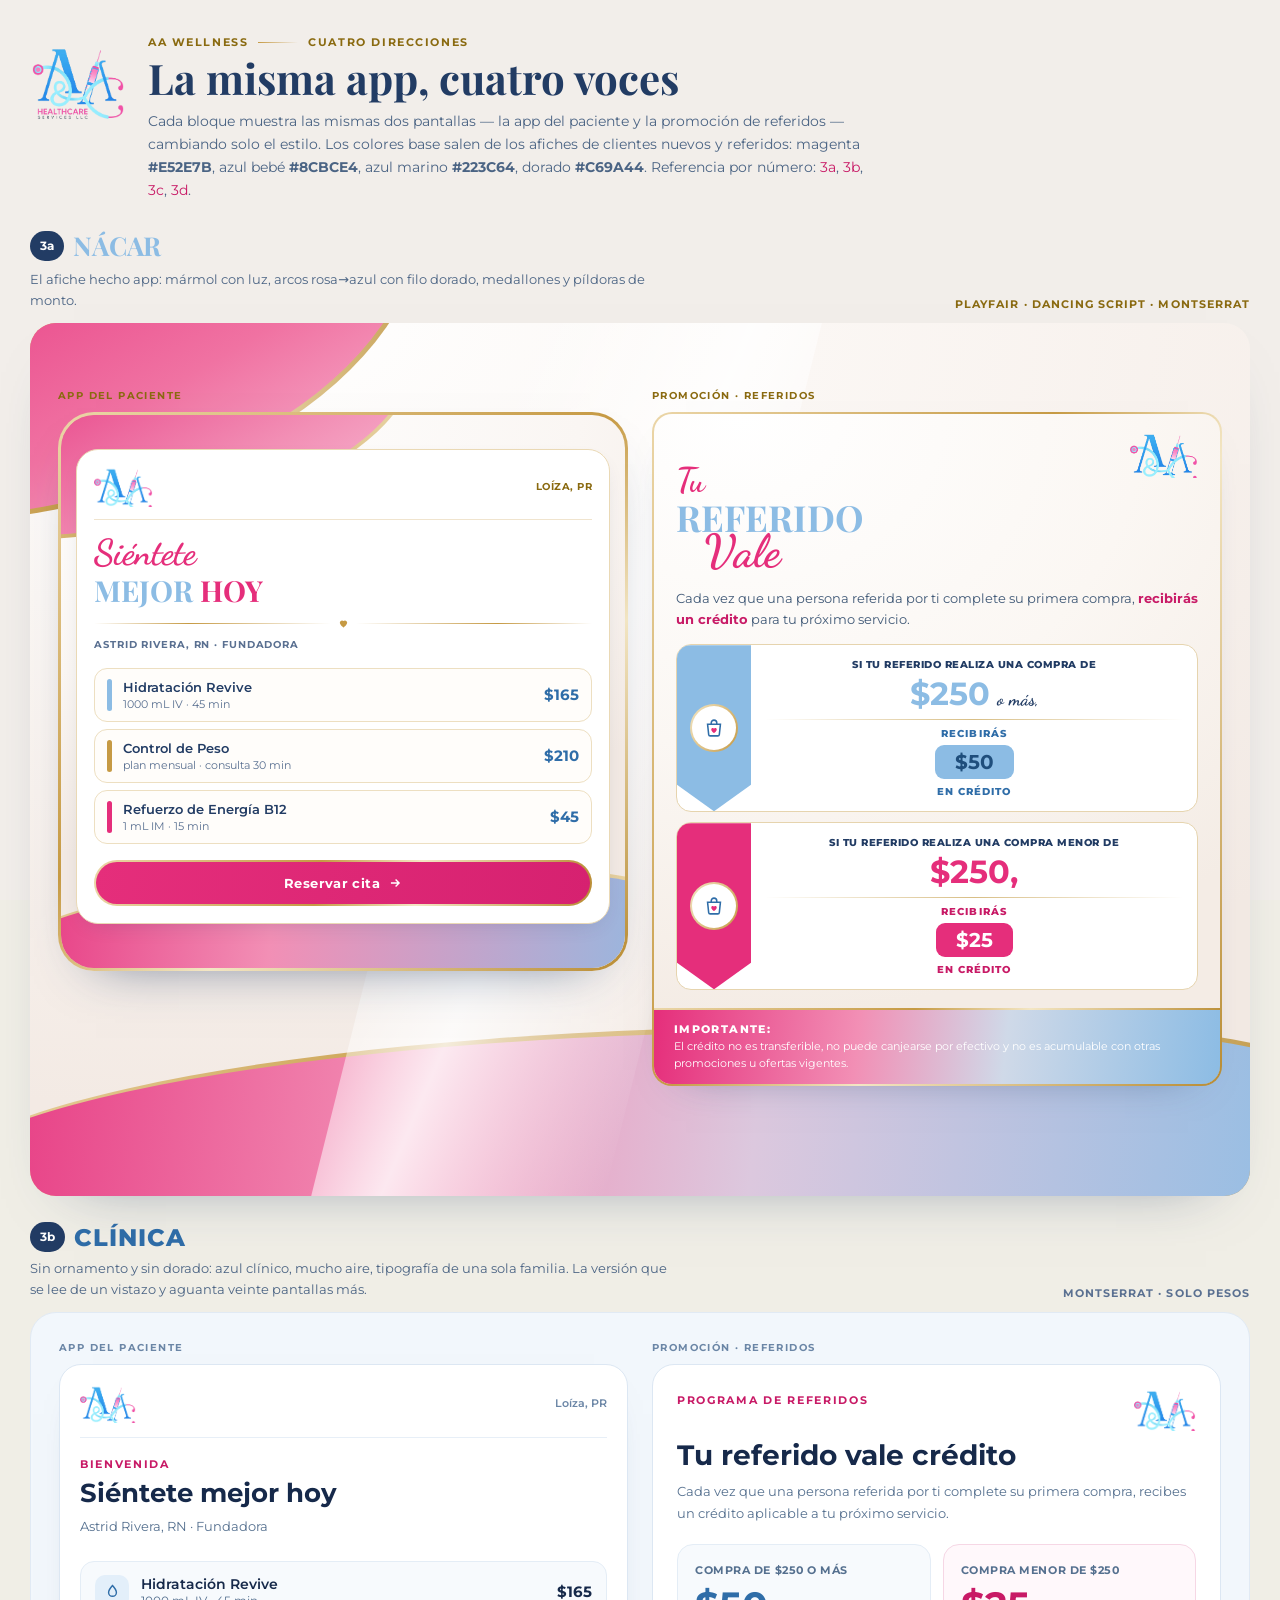
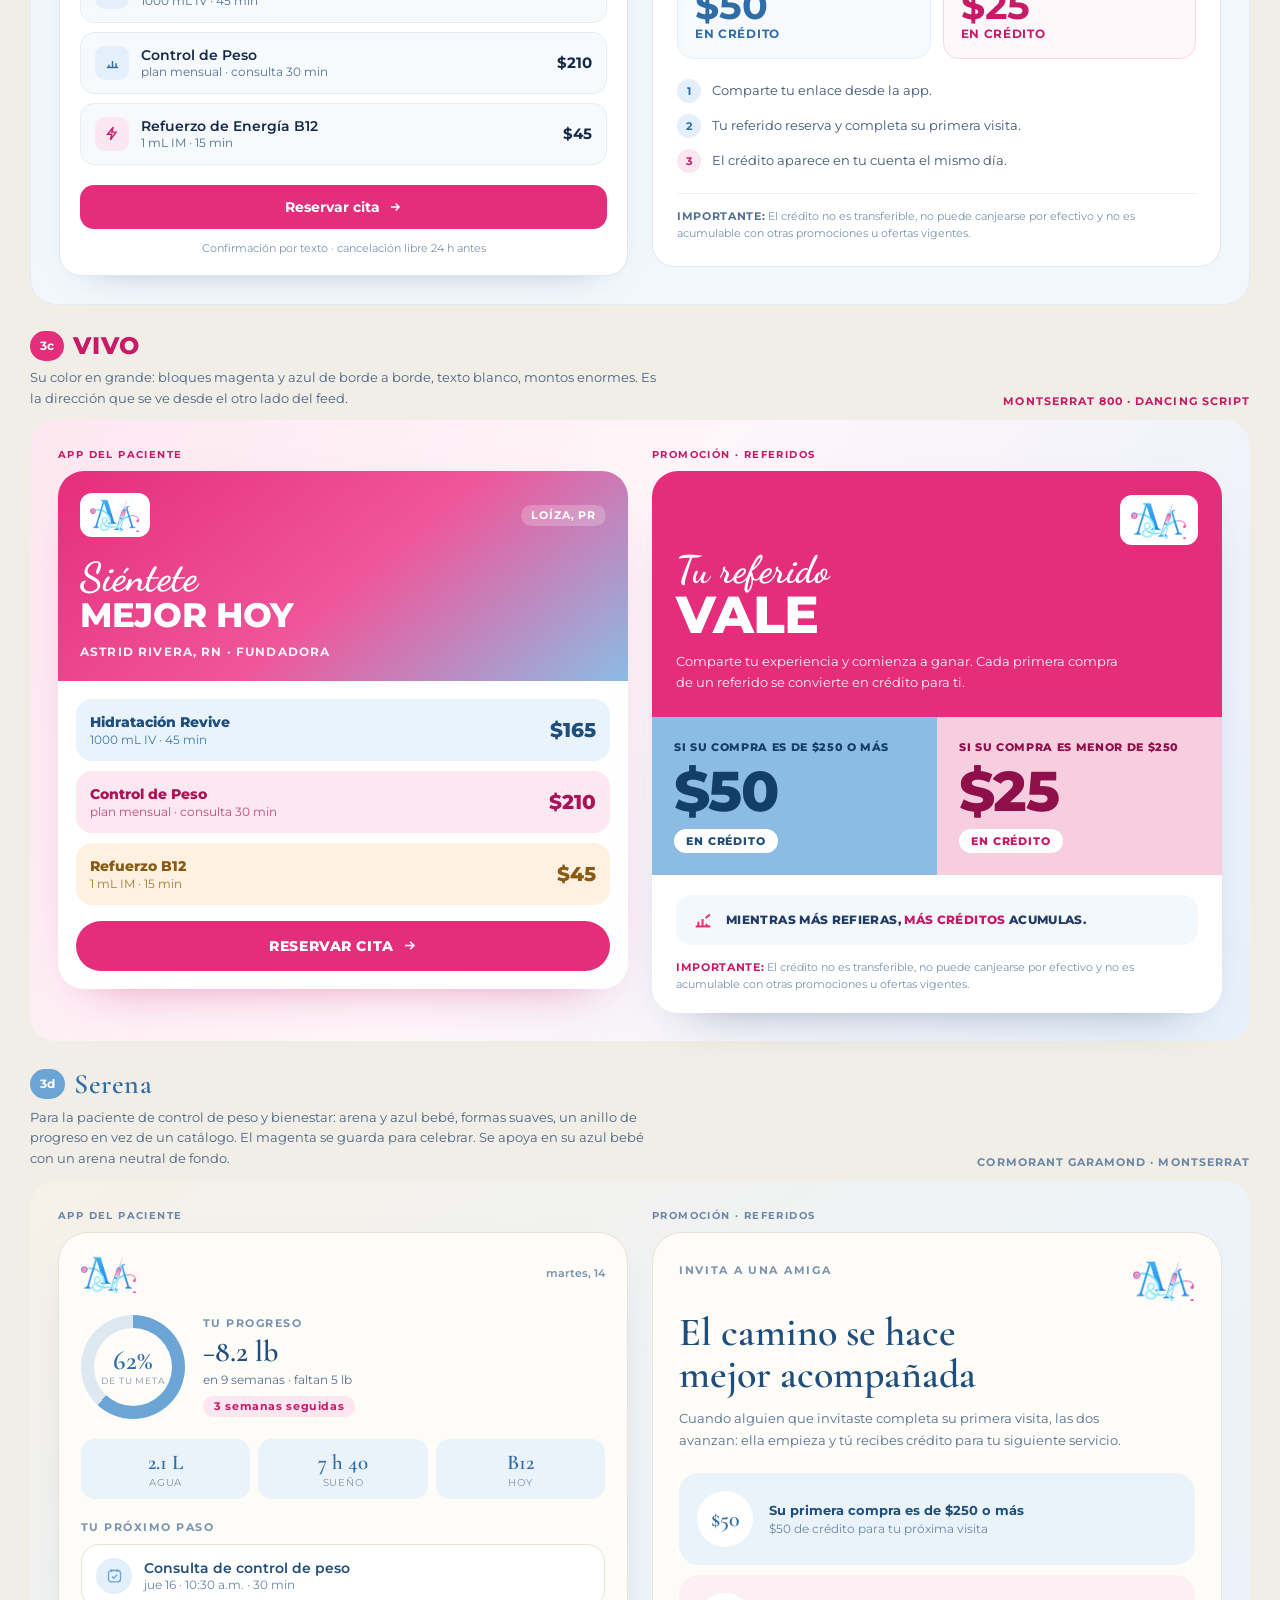
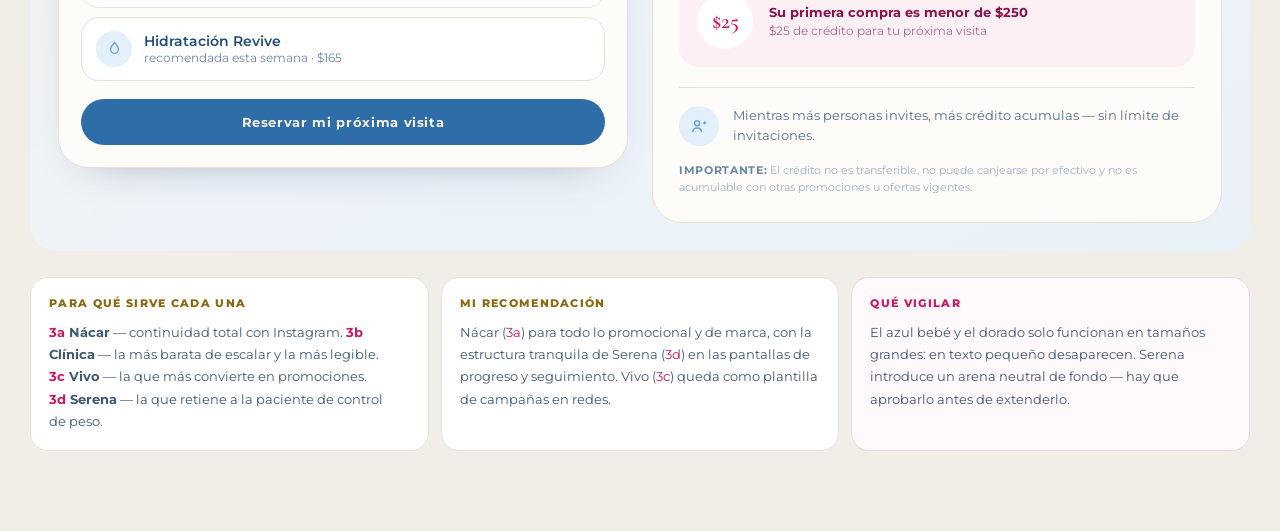
==== index.html @ 4637a1a4 "Rename index(17).html to index.html" ====
<!doctype html>
<html lang="en">
<head>
  <meta charset="utf-8">
  <meta name="viewport" content="width=device-width, initial-scale=1">
  <title>AA Wellness</title>
  <meta http-equiv="refresh" content="0; url=AA%20Wellness%20-%20Cuatro%20Direcciones.html">
  <script>window.location.replace('AA%20Wellness%20-%20Cuatro%20Direcciones.html');</script>
</head>
<body>
  <p>Opening AA Wellness… <a href="AA%20Wellness%20-%20Cuatro%20Direcciones.html">Continue</a></p>
</body>
</html>
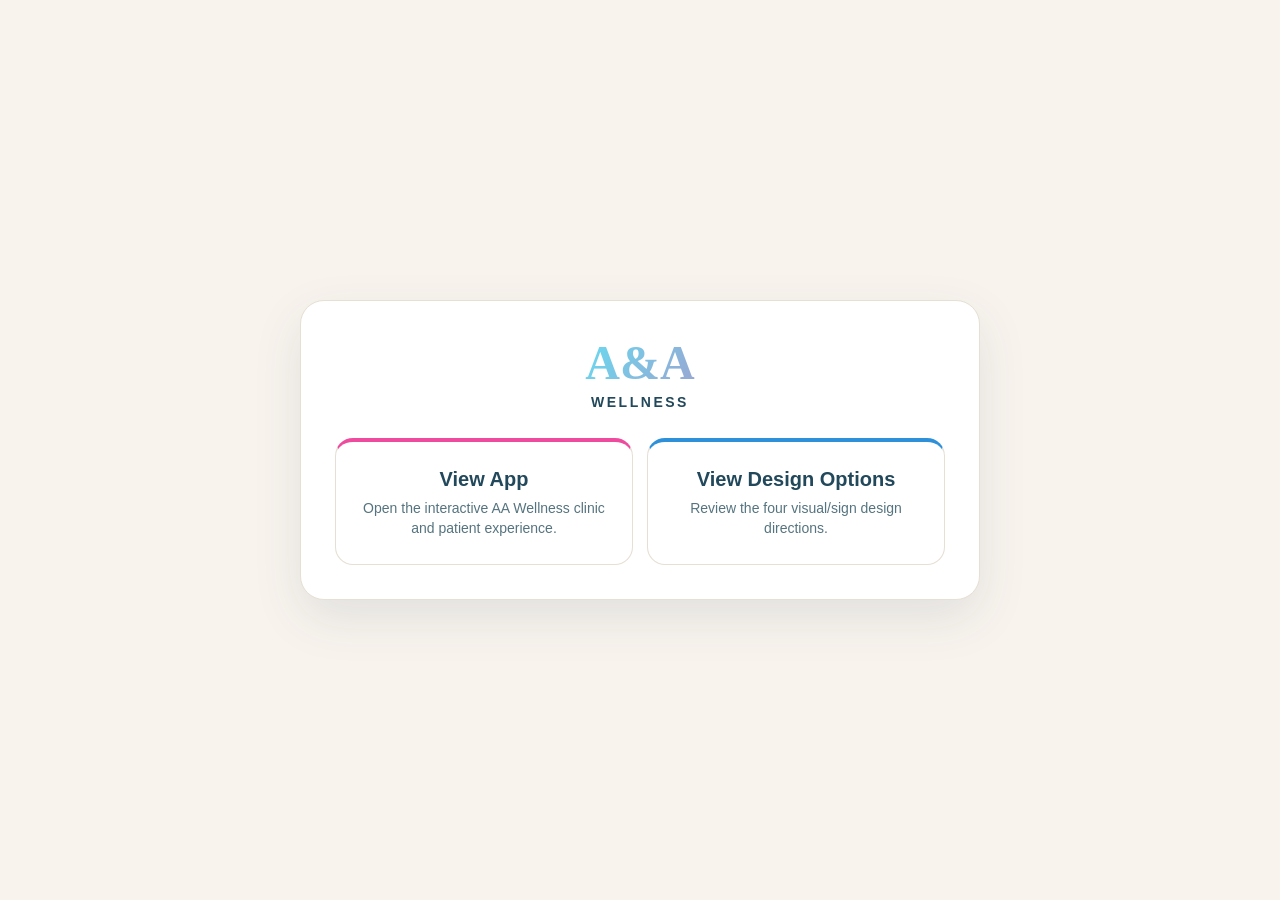
==== commit 6675e4b3: "Make AA Wellness homepage choose app or design options" ====
--- a/index.html
+++ b/index.html
@@ -2,12 +2,20 @@
 <html lang="en">
 <head>
   <meta charset="utf-8">
-  <meta name="viewport" content="width=device-width, initial-scale=1">
+  <meta name="viewport" content="width=device-width,initial-scale=1">
   <title>AA Wellness</title>
-  <meta http-equiv="refresh" content="0; url=AA%20Wellness%20-%20Cuatro%20Direcciones.html">
-  <script>window.location.replace('AA%20Wellness%20-%20Cuatro%20Direcciones.html');</script>
+  <style>
+    *{box-sizing:border-box}body{margin:0;min-height:100vh;display:grid;place-items:center;background:#F8F3ED;color:#22485B;font-family:Arial,sans-serif;padding:24px}.card{width:min(680px,100%);background:white;border:1px solid #E6DFD4;border-radius:24px;padding:34px;box-shadow:0 18px 50px rgba(34,72,91,.10);text-align:center}.brand{font-family:Georgia,serif;font-size:48px;font-weight:700;background:linear-gradient(125deg,#2E90D9,#6FD3EC 42%,#EE4B9E);-webkit-background-clip:text;background-clip:text;color:transparent}.sub{letter-spacing:.18em;text-transform:uppercase;font-weight:700;font-size:14px;margin:4px 0 28px}.options{display:grid;grid-template-columns:1fr 1fr;gap:14px}.option{display:block;text-decoration:none;border-radius:18px;padding:26px 18px;border:1px solid #E6DFD4;color:#22485B;background:#fff}.option:hover{border-color:#EE4B9E;transform:translateY(-1px)}.option b{display:block;font-size:20px;margin-bottom:7px}.option span{font-size:14px;color:#55747F;line-height:1.45}.app{border-top:4px solid #EE4B9E}.design{border-top:4px solid #2E90D9}@media(max-width:560px){.options{grid-template-columns:1fr}.card{padding:26px 18px}}
+  </style>
 </head>
 <body>
-  <p>Opening AA Wellness… <a href="AA%20Wellness%20-%20Cuatro%20Direcciones.html">Continue</a></p>
+  <main class="card">
+    <div class="brand">A&amp;A</div>
+    <div class="sub">Wellness</div>
+    <div class="options">
+      <a class="option app" href="./app.html"><b>View App</b><span>Open the interactive AA Wellness clinic and patient experience.</span></a>
+      <a class="option design" href="./design-options.html"><b>View Design Options</b><span>Review the four visual/sign design directions.</span></a>
+    </div>
+  </main>
 </body>
 </html>
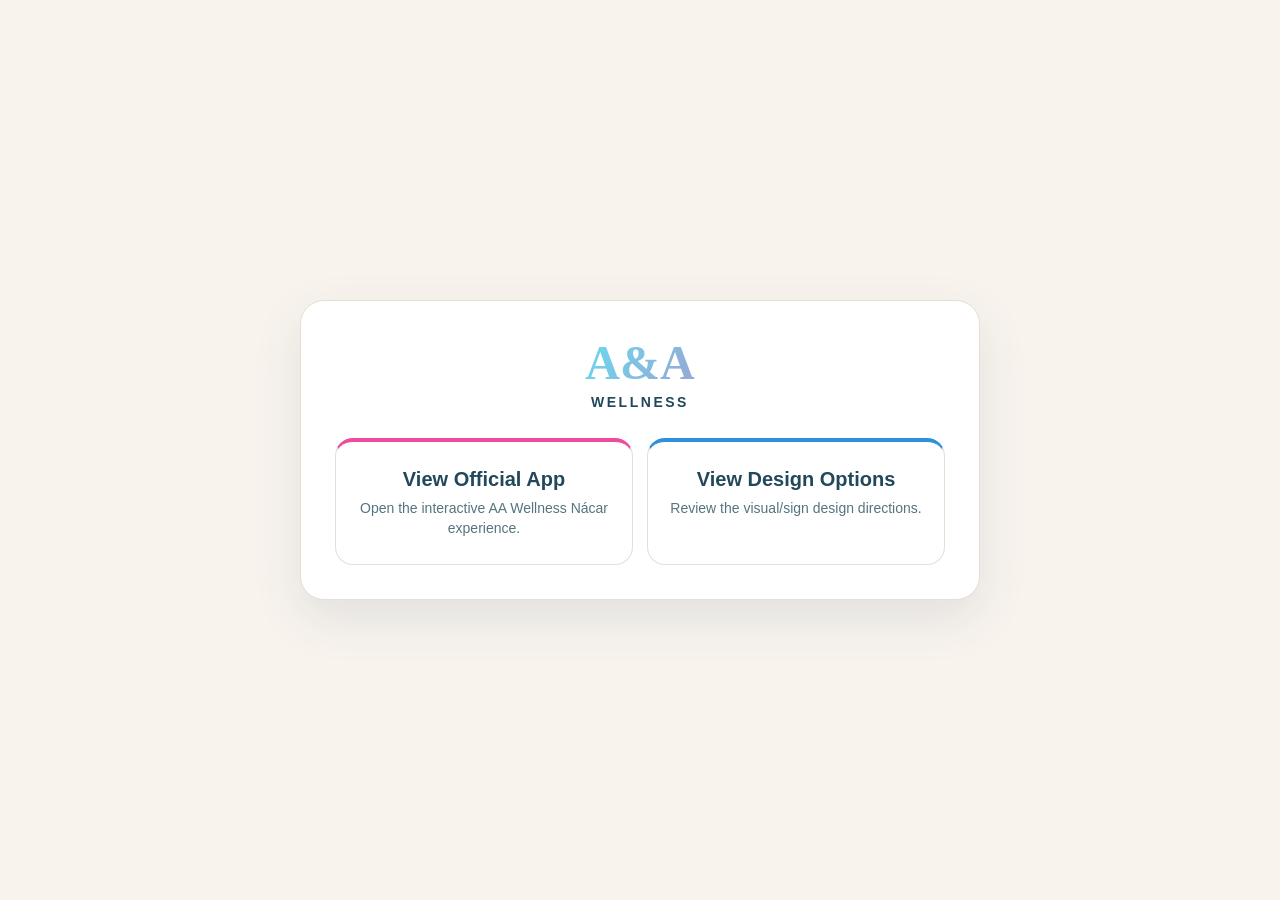
==== commit 930af289: "Label Nacar as the official AA Wellness app" ====
--- a/index.html
+++ b/index.html
@@ -13,8 +13,8 @@
     <div class="brand">A&amp;A</div>
     <div class="sub">Wellness</div>
     <div class="options">
-      <a class="option app" href="./app.html"><b>View App</b><span>Open the interactive AA Wellness clinic and patient experience.</span></a>
-      <a class="option design" href="./design-options.html"><b>View Design Options</b><span>Review the four visual/sign design directions.</span></a>
+      <a class="option app" href="./app.html"><b>View Official App</b><span>Open the interactive AA Wellness Nácar experience.</span></a>
+      <a class="option design" href="./design-options.html"><b>View Design Options</b><span>Review the visual/sign design directions.</span></a>
     </div>
   </main>
 </body>
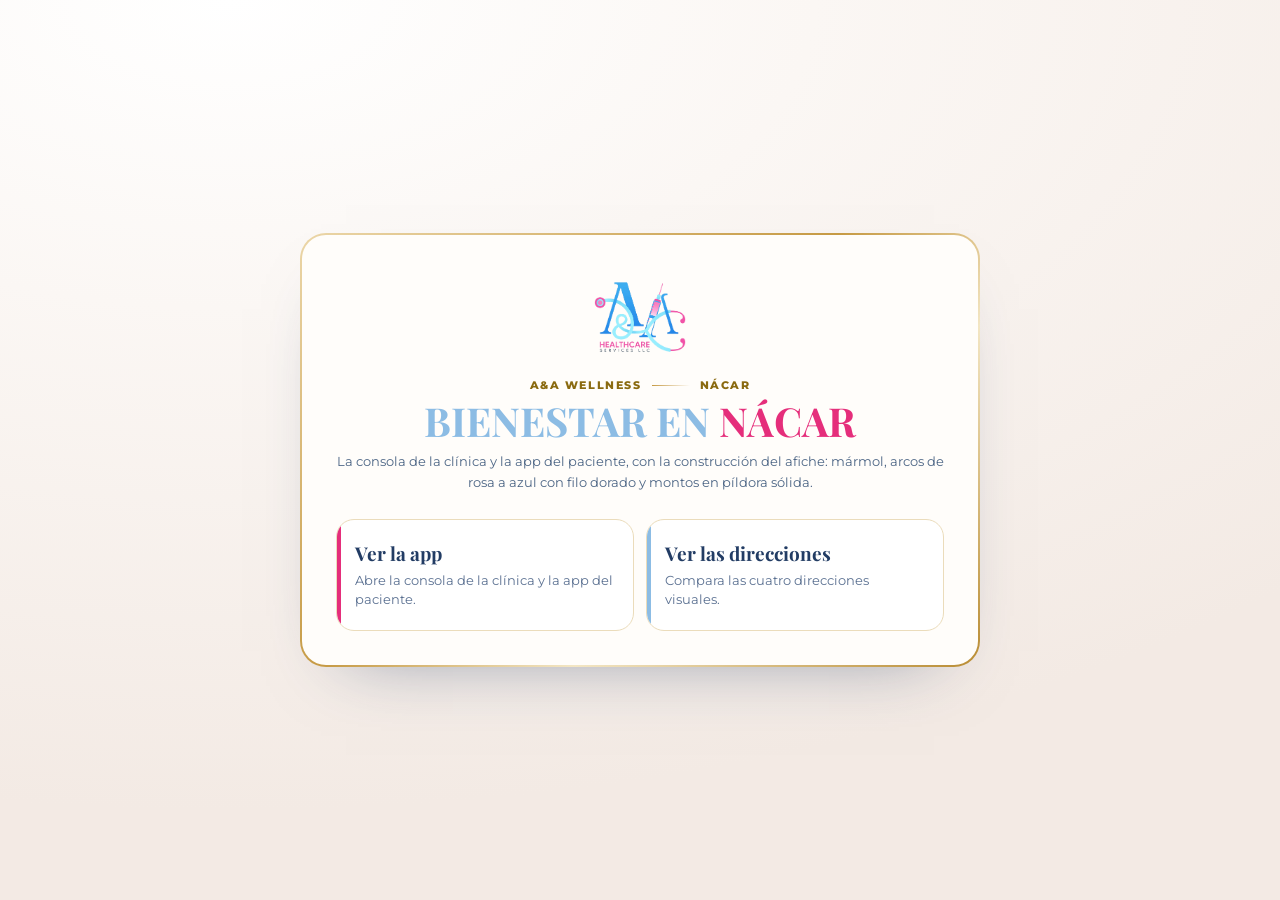
==== commit 63d6e05d: "Apply the Nácar direction to the real app The design handoff (AA App - Nacar.dc.html) is now built i" ====
--- a/index.html
+++ b/index.html
@@ -1,21 +1,50 @@
 <!doctype html>
-<html lang="en">
+<html lang="es">
 <head>
   <meta charset="utf-8">
   <meta name="viewport" content="width=device-width,initial-scale=1">
   <title>AA Wellness</title>
+  <link rel="preconnect" href="https://fonts.googleapis.com">
+  <link rel="preconnect" href="https://fonts.gstatic.com" crossorigin>
+  <link href="https://fonts.googleapis.com/css2?family=Playfair+Display:wght@600;700&family=Montserrat:wght@400;500;600;700;800&display=swap" rel="stylesheet">
   <style>
-    *{box-sizing:border-box}body{margin:0;min-height:100vh;display:grid;place-items:center;background:#F8F3ED;color:#22485B;font-family:Arial,sans-serif;padding:24px}.card{width:min(680px,100%);background:white;border:1px solid #E6DFD4;border-radius:24px;padding:34px;box-shadow:0 18px 50px rgba(34,72,91,.10);text-align:center}.brand{font-family:Georgia,serif;font-size:48px;font-weight:700;background:linear-gradient(125deg,#2E90D9,#6FD3EC 42%,#EE4B9E);-webkit-background-clip:text;background-clip:text;color:transparent}.sub{letter-spacing:.18em;text-transform:uppercase;font-weight:700;font-size:14px;margin:4px 0 28px}.options{display:grid;grid-template-columns:1fr 1fr;gap:14px}.option{display:block;text-decoration:none;border-radius:18px;padding:26px 18px;border:1px solid #E6DFD4;color:#22485B;background:#fff}.option:hover{border-color:#EE4B9E;transform:translateY(-1px)}.option b{display:block;font-size:20px;margin-bottom:7px}.option span{font-size:14px;color:#55747F;line-height:1.45}.app{border-top:4px solid #EE4B9E}.design{border-top:4px solid #2E90D9}@media(max-width:560px){.options{grid-template-columns:1fr}.card{padding:26px 18px}}
+    *{box-sizing:border-box}
+    body{margin:0;min-height:100vh;display:grid;place-items:center;padding:24px;color:#223C64;
+      font-family:'Montserrat',system-ui,sans-serif;-webkit-font-smoothing:antialiased;
+      background:radial-gradient(120% 90% at 18% 0%,#FFFFFF 0%,#FBF7F4 38%,#F3EAE4 100%)}
+    /* 2px of gold around a marble card — the poster's frame */
+    .frame{width:min(680px,100%);padding:2px;border-radius:26px;
+      background:linear-gradient(140deg,#EBD6A8,#C69A44 45%,#F3E6C4 66%,#B98C33);
+      box-shadow:0 30px 70px -46px rgba(34,60,100,.55)}
+    .card{background:#FFFDFA;border-radius:24px;padding:34px;text-align:center}
+    .logo{height:96px;width:auto;display:block;margin:0 auto 14px}
+    .kicker{display:flex;align-items:center;justify-content:center;gap:10px;font-size:10.5px;
+      letter-spacing:.15em;text-transform:uppercase;font-weight:800;color:#8A6A10;margin-bottom:9px}
+    .kicker i{display:block;width:38px;height:1px;background:linear-gradient(90deg,#C69A44,rgba(198,154,68,0))}
+    .brand{font-family:'Playfair Display',Georgia,serif;font-size:40px;font-weight:700;line-height:1;color:#8CBCE4}
+    .brand span{color:#E52E7B}
+    .sub{font-size:13px;color:#4B6484;margin:10px 0 26px;line-height:1.6}
+    .options{display:grid;grid-template-columns:repeat(auto-fit,minmax(220px,1fr));gap:12px}
+    .option{display:block;text-align:left;text-decoration:none;color:#223C64;background:#fff;
+      border:1px solid #EBDCBB;border-radius:18px;padding:20px 18px;position:relative;overflow:hidden}
+    .option:before{content:"";position:absolute;left:0;top:0;bottom:0;width:4px;background:#E52E7B}
+    .option.design:before{background:#8CBCE4}
+    .option:hover{border-color:#C69A44}
+    .option b{display:block;font-family:'Playfair Display',Georgia,serif;font-size:19px;font-weight:700;margin-bottom:6px}
+    .option span{display:block;font-size:12.5px;color:#5A7091;line-height:1.5}
+    @media(max-width:560px){.card{padding:26px 18px}.brand{font-size:32px}}
   </style>
 </head>
 <body>
-  <main class="card">
-    <div class="brand">A&amp;A</div>
-    <div class="sub">Wellness</div>
+  <main class="frame"><div class="card">
+    <img class="logo" src="./assets/aa-logo.png" alt="A&amp;A Healthcare Services LLC">
+    <div class="kicker">A&amp;A Wellness <i></i> Nácar</div>
+    <div class="brand">BIENESTAR EN <span>NÁCAR</span></div>
+    <p class="sub">La consola de la clínica y la app del paciente, con la construcción del afiche: mármol, arcos de rosa a azul con filo dorado y montos en píldora sólida.</p>
     <div class="options">
-      <a class="option app" href="./app.html"><b>View Official App</b><span>Open the interactive AA Wellness Nácar experience.</span></a>
-      <a class="option design" href="./design-options.html"><b>View Design Options</b><span>Review the visual/sign design directions.</span></a>
+      <a class="option app" href="./app.html"><b>Ver la app</b><span>Abre la consola de la clínica y la app del paciente.</span></a>
+      <a class="option design" href="./design-options.html"><b>Ver las direcciones</b><span>Compara las cuatro direcciones visuales.</span></a>
     </div>
-  </main>
+  </div></main>
 </body>
 </html>
